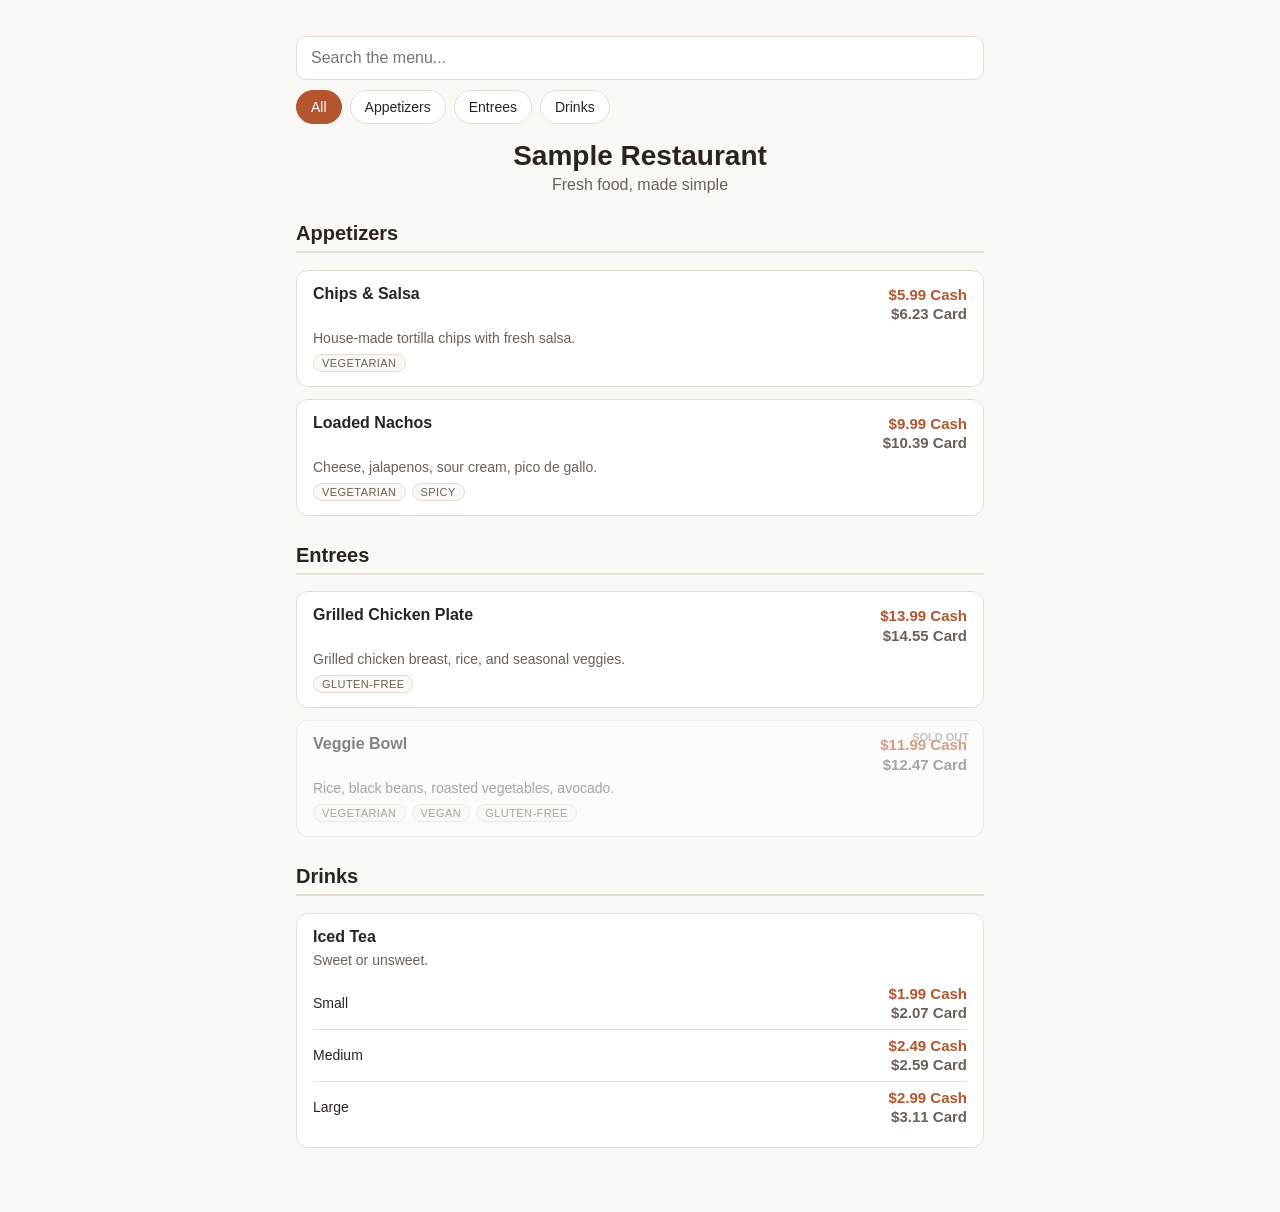
==== index.html @ b448582a "Add files via upload" ====
<!DOCTYPE html>
<html lang="en">
<head>
  <meta charset="UTF-8" />
  <meta name="viewport" content="width=device-width, initial-scale=1.0" />
  <title>Menu</title>
  <link rel="stylesheet" href="style.css" />
</head>
<body>
  <div class="page">
    <div class="search-bar">
      <input id="menu-search" type="text" placeholder="Search the menu..." />
      <div id="category-pills" class="category-pills"></div>
    </div>
    <div id="menu-root"></div>
  </div>

  <script src="menu-data.js"></script>
  <script src="app.js"></script>
</body>
</html>
---- style.css ----
:root {
  --bg: #faf8f5;
  --card-bg: #ffffff;
  --text: #2b2320;
  --muted: #6b6058;
  --accent: #b3552f;
  --accent-text: #ffffff;
  --border: #e6ddd3;
  --sold-out: #999;
}

* { box-sizing: border-box; }

body {
  margin: 0;
  font-family: -apple-system, Segoe UI, Roboto, Helvetica, Arial, sans-serif;
  background: var(--bg);
  color: var(--text);
}

.page {
  max-width: 720px;
  margin: 0 auto;
  padding: 24px 16px 64px;
}

.search-bar {
  position: sticky;
  top: 0;
  background: var(--bg);
  padding: 12px 0;
  z-index: 5;
}

.search-bar input {
  width: 100%;
  padding: 12px 14px;
  font-size: 16px;
  border: 1px solid var(--border);
  border-radius: 10px;
  outline: none;
}

.search-bar input:focus {
  border-color: var(--accent);
}

.category-pills {
  display: flex;
  gap: 8px;
  overflow-x: auto;
  padding: 10px 0 4px;
}

.pill {
  flex: 0 0 auto;
  padding: 8px 14px;
  border-radius: 999px;
  border: 1px solid var(--border);
  background: var(--card-bg);
  color: var(--text);
  font-size: 14px;
  cursor: pointer;
}

.pill.active {
  background: var(--accent);
  border-color: var(--accent);
  color: var(--accent-text);
}

.menu-header {
  text-align: center;
  margin-bottom: 8px;
}

.menu-logo {
  display: block;
  margin: 0 auto 10px;
  max-width: 96px;
  max-height: 96px;
  object-fit: contain;
  border-radius: 10px;
}

.menu-header h1 {
  margin: 0 0 4px;
  font-size: 28px;
}

.menu-header .tagline {
  margin: 0;
  color: var(--muted);
}

.menu-category {
  margin-top: 28px;
}

.menu-category h2 {
  font-size: 20px;
  border-bottom: 2px solid var(--border);
  padding-bottom: 6px;
}

.menu-items {
  display: flex;
  flex-direction: column;
  gap: 12px;
  margin-top: 12px;
}

.menu-item {
  background: var(--card-bg);
  border: 1px solid var(--border);
  border-radius: 12px;
  padding: 14px 16px;
  position: relative;
}

.menu-item.sold-out {
  opacity: 0.55;
}

.menu-item-top {
  display: flex;
  justify-content: space-between;
  gap: 12px;
  font-weight: 600;
  font-size: 16px;
}

.price-block {
  white-space: nowrap;
}

.price-block.multi {
  width: 100%;
  margin-top: 10px;
  white-space: normal;
}

.price-line {
  display: inline-flex;
  flex-direction: column;
  align-items: flex-end;
  line-height: 1.3;
}

.cash-price {
  color: var(--accent);
  font-weight: 700;
  font-size: 15px;
}

.card-price {
  color: var(--muted);
  font-weight: 700;
  font-size: 15px;
}

.size-row {
  display: flex;
  justify-content: space-between;
  align-items: center;
  padding: 6px 0;
  border-top: 1px solid var(--border);
}

.size-row:first-child {
  border-top: none;
}

.size-label {
  font-size: 14px;
  color: var(--text);
}

.menu-item-desc {
  margin: 6px 0 0;
  color: var(--muted);
  font-size: 14px;
}

.menu-item-tags {
  margin-top: 8px;
  display: flex;
  gap: 6px;
  flex-wrap: wrap;
}

.tag {
  font-size: 11px;
  text-transform: uppercase;
  letter-spacing: 0.04em;
  background: var(--bg);
  border: 1px solid var(--border);
  color: var(--muted);
  padding: 2px 8px;
  border-radius: 999px;
}

.sold-out-badge {
  position: absolute;
  top: 10px;
  right: 14px;
  font-size: 11px;
  font-weight: 700;
  text-transform: uppercase;
  color: var(--sold-out);
}
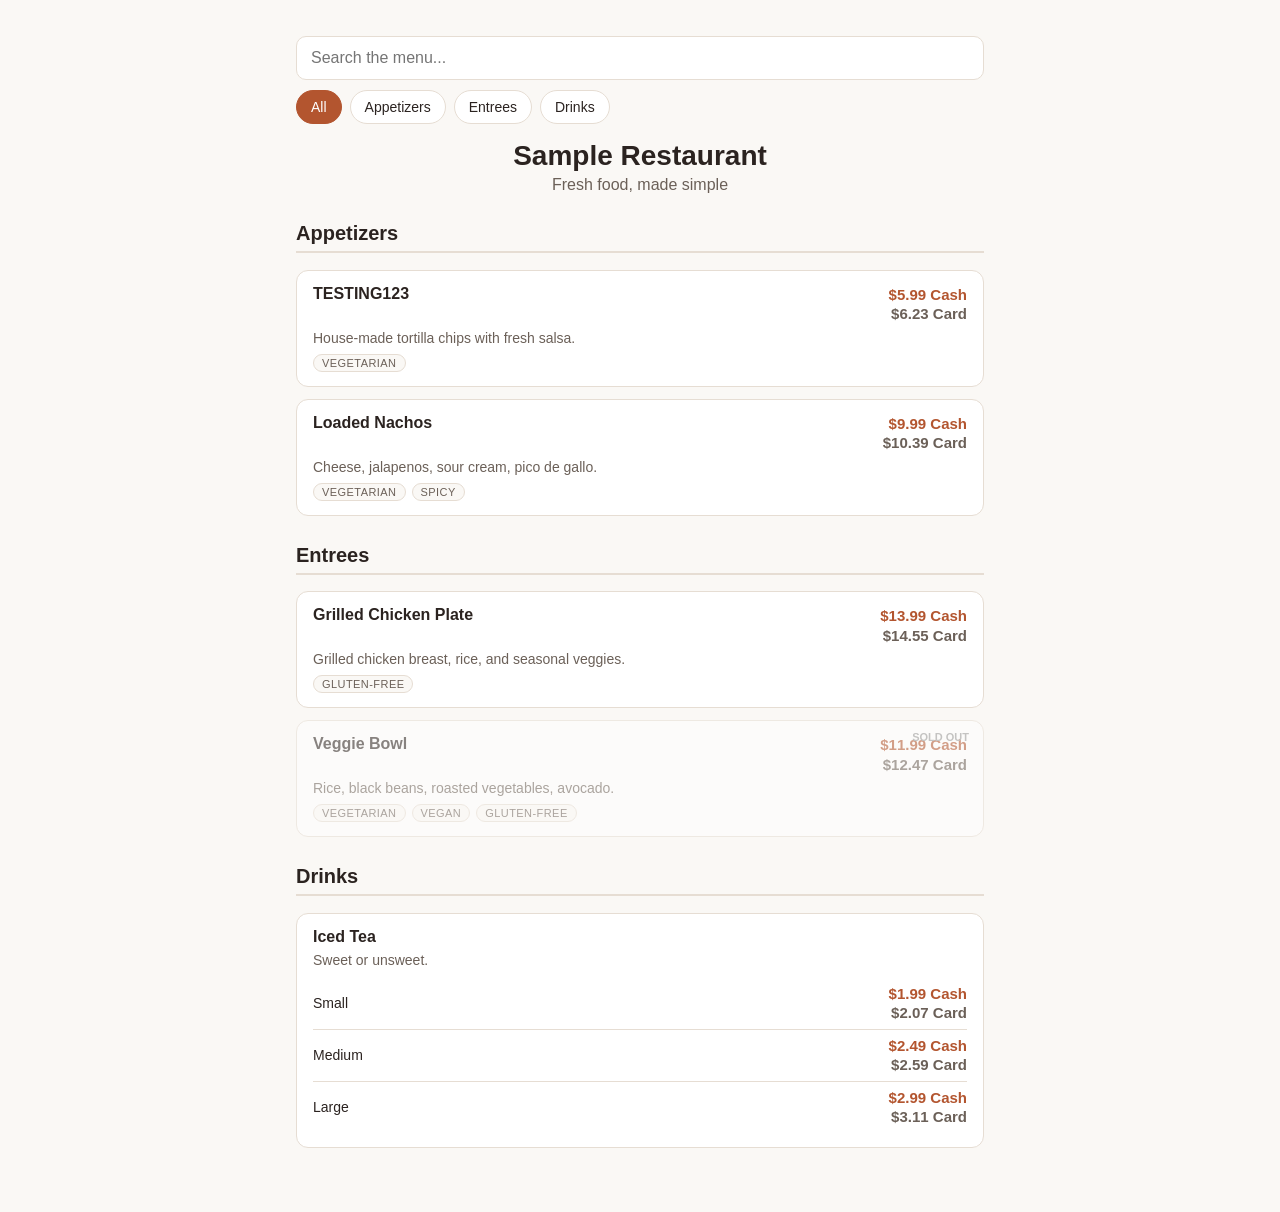
==== commit 39ab5caf: "Add files via upload" ====
--- a/index.html
+++ b/index.html
@@ -15,7 +15,12 @@
     <div id="menu-root"></div>
   </div>
 
-  <script src="menu-data.js"></script>
+  <script>
+    // Cache-bust so a browser that already visited this page always
+    // fetches the latest published menu, instead of possibly reusing an
+    // old cached copy of menu-data.js.
+    document.write('<script src="menu-data.js?v=' + Date.now() + '"><\/script>');
+  </script>
   <script src="app.js"></script>
 </body>
 </html>
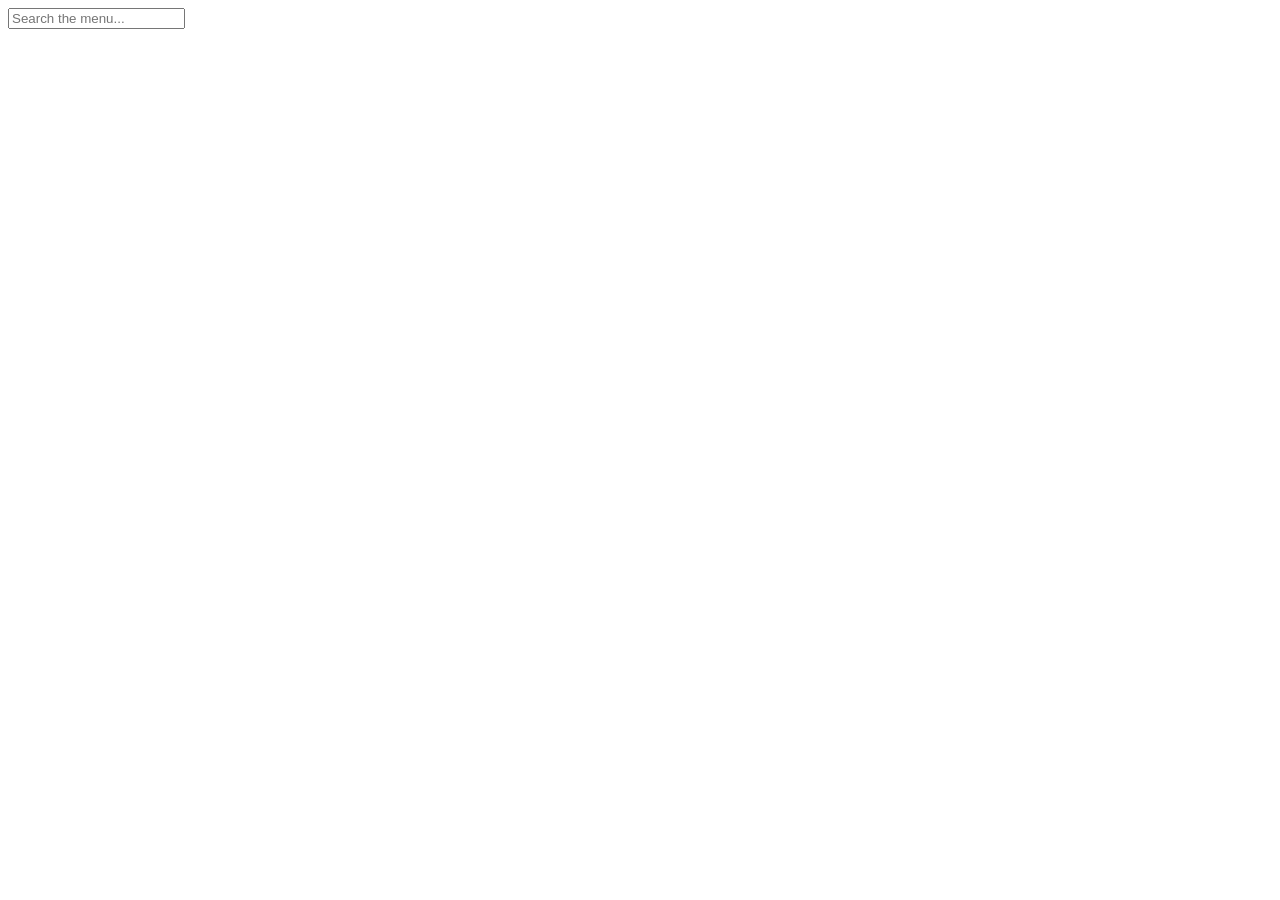
==== commit 70c6c1cf: "Add files via upload" ====
--- a/index.html
+++ b/index.html
@@ -4,7 +4,16 @@
   <meta charset="UTF-8" />
   <meta name="viewport" content="width=device-width, initial-scale=1.0" />
   <title>Menu</title>
-  <link rel="stylesheet" href="style.css" />
+  <script>
+    // style.css and app.js live in ONE shared repo (menu-site-core), not
+    // copied into every customer's repo — so a design or behavior fix
+    // there reaches every customer's site automatically, with nothing to
+    // re-upload per customer. Only this customer's own data (menu-data.js,
+    // config.js) lives locally. If the core repo's address ever changes,
+    // this line needs updating in every customer's index.html/editor.html.
+    var CORE_BASE = "https://coastalpos3157.github.io/menu-site-core/";
+    document.write('<link rel="stylesheet" href="' + CORE_BASE + 'style.css?v=' + Date.now() + '" />');
+  </script>
 </head>
 <body>
   <div class="page">
@@ -21,6 +30,8 @@
     // old cached copy of menu-data.js.
     document.write('<script src="menu-data.js?v=' + Date.now() + '"><\/script>');
   </script>
-  <script src="app.js"></script>
+  <script>
+    document.write('<script src="' + CORE_BASE + 'app.js?v=' + Date.now() + '"><\/script>');
+  </script>
 </body>
 </html>
